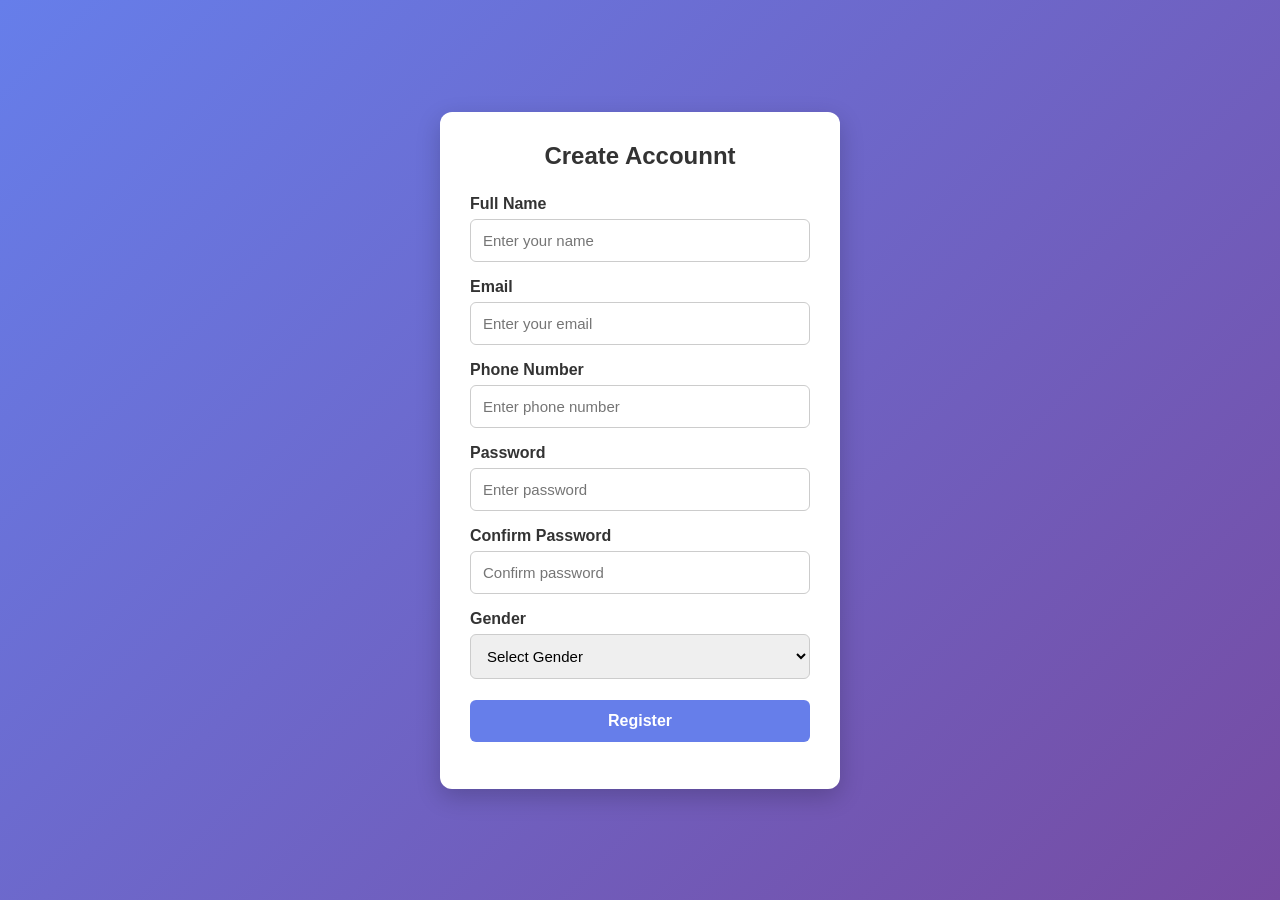
==== registration.html @ 0b65cb13 "initialcommit" ====
<!DOCTYPE html>
<html lang="en">
<head>
    <meta charset="UTF-8">
    <meta name="viewport" content="width=device-width, initial-scale=1.0">
    <title>Create An Account</title>

    <link rel="stylesheet" href="style.css">
</head>

<body>

    <div class="container">

        <h2>Create Accounnt</h2>

        <form id="registrationForm">

            <label>Full Name</label>
            <input type="text" id="name" placeholder="Enter your name">

            <label>Email</label>
            <input type="email" id="email" placeholder="Enter your email">

            <label>Phone Number</label>
            <input type="tel" id="phone" placeholder="Enter phone number">

            <label>Password</label>
            <input type="password" id="password" placeholder="Enter password">

            <label>Confirm Password</label>
            <input type="password" id="confirmPassword" placeholder="Confirm password">

            <label>Gender</label>
            <select id="gender">
                <option value="">Select Gender</option>
                <option value="Male">Male</option>
                <option value="Female">Female</option>
                <option value="Other">Other</option>
            </select>

            <button type="submit">Register</button>

            <p id="message"></p>

        </form>

    </div>

    <script src="registration.js"></script>

</body>
</html>
---- style.css ----
* {
    box-sizing: border-box;
    margin: 0;
    padding: 0;
    font-family: Arial, sans-serif;
}

body {
    min-height: 100vh;
    display: flex;
    justify-content: center;
    align-items: center;
    background: linear-gradient(135deg, #667eea, #764ba2);
}

.container {
    width: 400px;
    background-color: white;
    padding: 30px;
    border-radius: 12px;
    box-shadow: 0 8px 25px rgba(0, 0, 0, 0.2);
}

h2 {
    text-align: center;
    margin-bottom: 25px;
    color: #333;
}

form {
    display: flex;
    flex-direction: column;
}

label {
    margin-bottom: 6px;
    color: #333;
    font-weight: bold;
}

input,
select {
    width: 100%;
    padding: 12px;
    margin-bottom: 16px;
    border: 1px solid #ccc;
    border-radius: 6px;
    font-size: 15px;
    outline: none;
}

input:focus,
select:focus {
    border-color: #667eea;
    box-shadow: 0 0 5px rgba(102, 126, 234, 0.3);
}

button {
    padding: 12px;
    border: none;
    border-radius: 6px;
    background-color: #667eea;
    color: white;
    font-size: 16px;
    font-weight: bold;
    cursor: pointer;
    margin-top: 5px;
}

button:hover {
    background-color: #5568d9;
}

#message {
    text-align: center;
    margin-top: 17px;
    font-weight: bold;
}
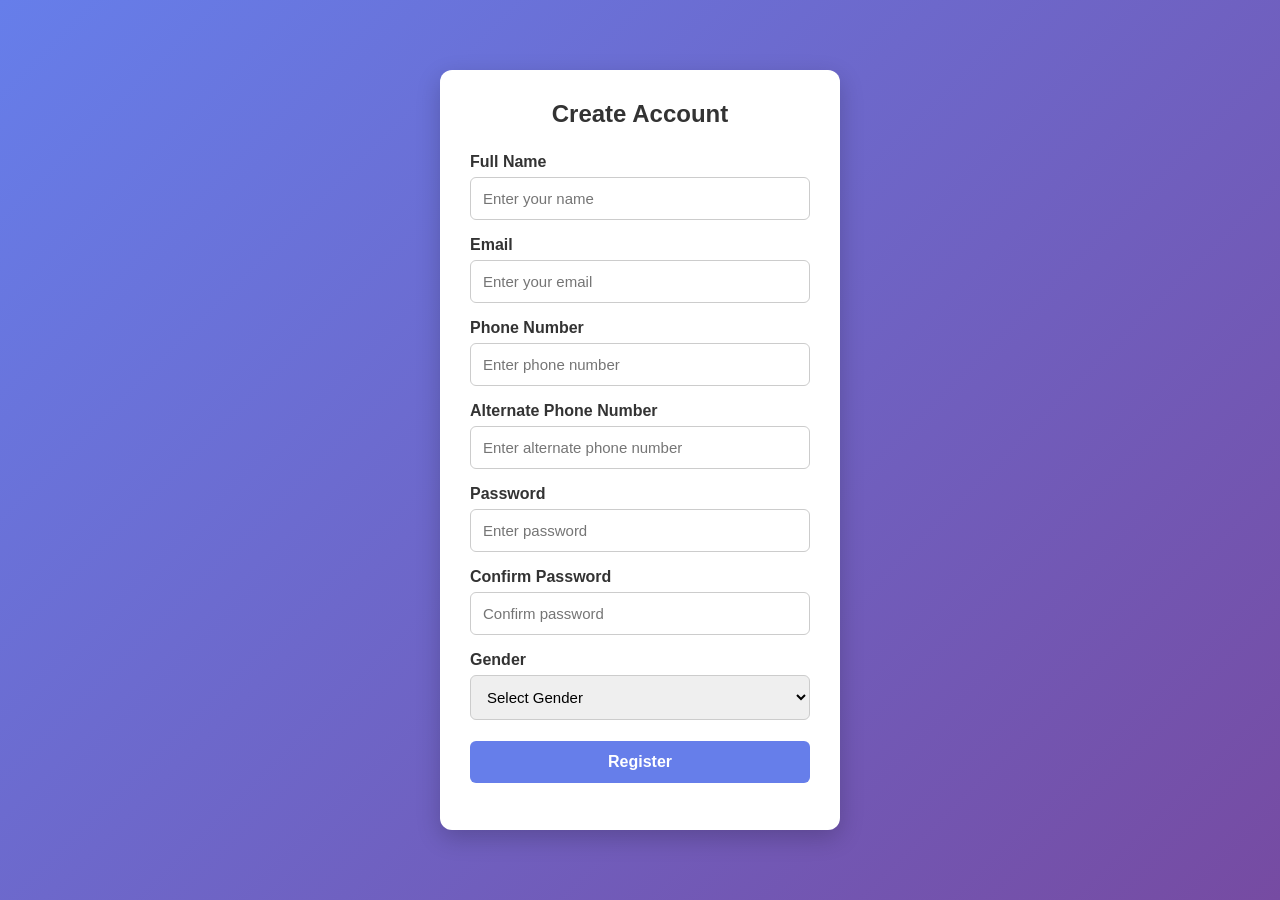
==== commit 1438bf64: "Fix typo in heading and add alternate phone input" ====
--- a/registration.html
+++ b/registration.html
@@ -1,5 +1,6 @@
 <!DOCTYPE html>
 <html lang="en">
+
 <head>
     <meta charset="UTF-8">
     <meta name="viewport" content="width=device-width, initial-scale=1.0">
@@ -12,7 +13,7 @@
 
     <div class="container">
 
-        <h2>Create Accounnt</h2>
+        <h2>Create Account</h2>
 
         <form id="registrationForm">
 
@@ -24,6 +25,9 @@
 
             <label>Phone Number</label>
             <input type="tel" id="phone" placeholder="Enter phone number">
+
+            <label>Alternate Phone Number</label>
+            <input type="tel" id="alternatePhone" placeholder="Enter alternate phone number">
 
             <label>Password</label>
             <input type="password" id="password" placeholder="Enter password">
@@ -50,4 +54,5 @@
     <script src="registration.js"></script>
 
 </body>
+
 </html>
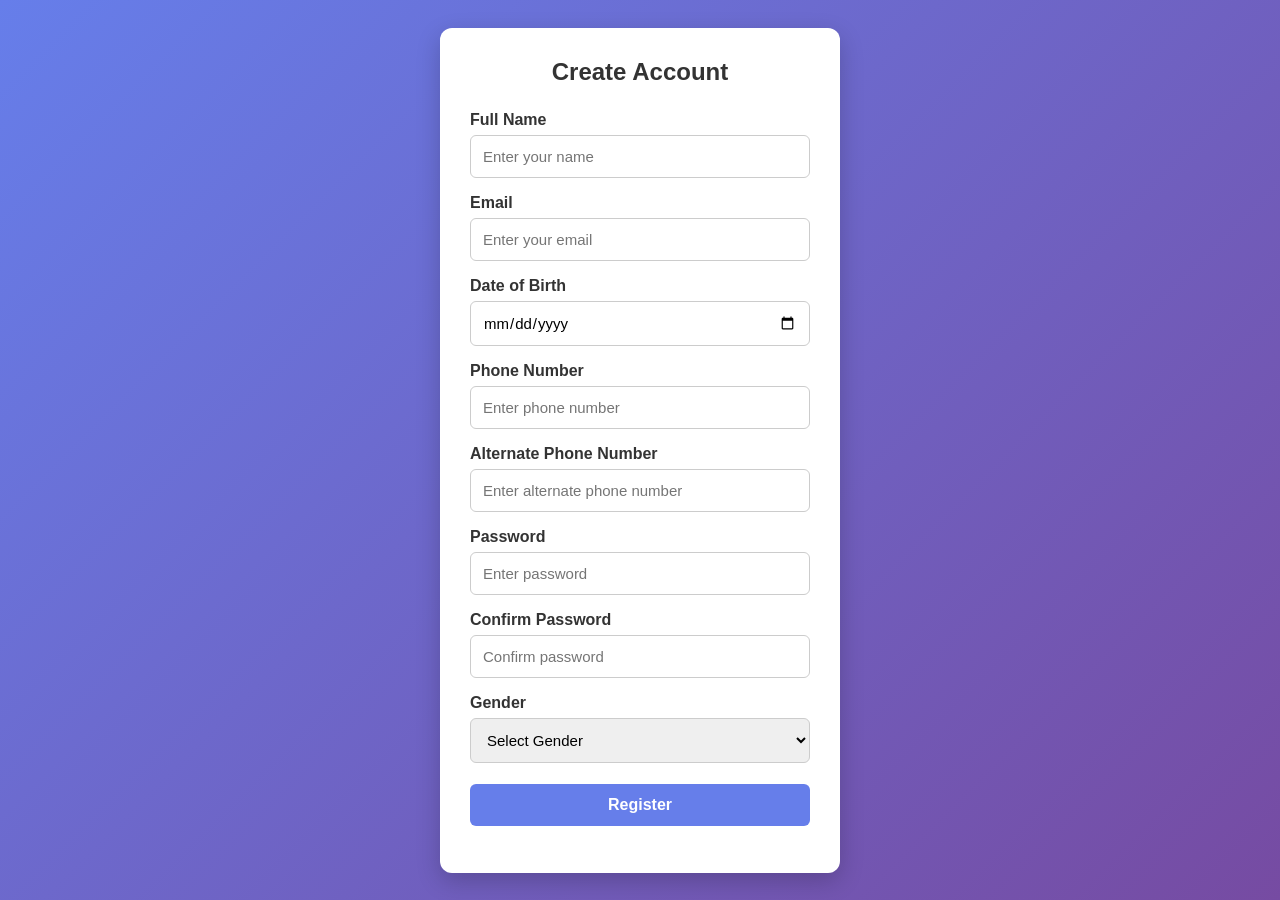
==== commit d48f35cd: "Add date of birth input to registration form Added date of birth input field to registration form." ====
--- a/registration.html
+++ b/registration.html
@@ -22,6 +22,9 @@
 
             <label>Email</label>
             <input type="email" id="email" placeholder="Enter your email">
+
+            <label>Date of Birth</label>
+            <input type="date" id="dob">
 
             <label>Phone Number</label>
             <input type="tel" id="phone" placeholder="Enter phone number">
